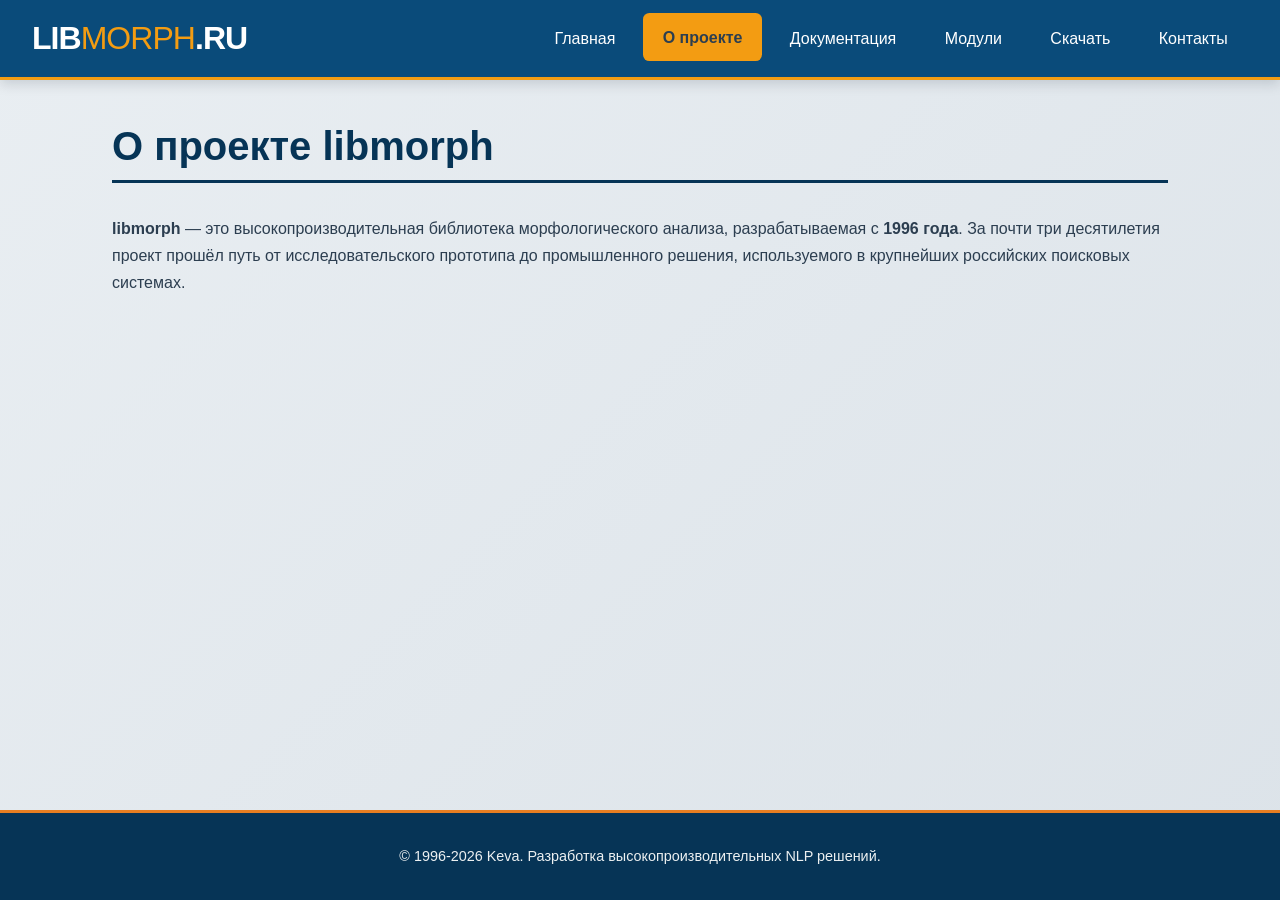
==== about.html @ e83b76b3 "page added" ====
<!DOCTYPE html>
<html lang="ru">
<head>
    <meta name="description" content="libmorph — высокопроизводительная библиотека морфологического анализа.
      libmorphrus, libmorpheng, libmorphukr - поддержка русского, английского и украинского языков. C++, Open Source, MIT License.">
    <meta name="keywords" content="морфология, русский язык, C++, SDK, лемматизация, NLP, анализ текста, libmorphrus">
    <meta property="og:title" content="libmorph — морфологический анализатор на C++">
    <meta property="og:image" content="https://libmorph.ru">

    <meta charset="UTF-8">
    <meta name="viewport" content="width=device-width, initial-scale=1.0">
    <title>libmorph :: О проекте</title>
    <link rel="stylesheet" href="css/style.css">
    <style>
        /* Дополнительные стили для страницы "О проекте" */
        .history-timeline {
            margin: 2rem 0;
            position: relative;
        }

        .history-timeline::before {
            content: '';
            position: absolute;
            left: 0;
            top: 0;
            bottom: 0;
            width: 4px;
            background: linear-gradient(to bottom, var(--primary), var(--accent));
            border-radius: 2px;
        }

        .history-item {
            padding-left: 2rem;
            margin-bottom: 2rem;
            position: relative;
        }

        .history-item::before {
            content: '';
            position: absolute;
            left: -6px;
            top: 0;
            width: 16px;
            height: 16px;
            border-radius: 50%;
            background: var(--accent);
            border: 3px solid var(--primary);
        }

        .history-year {
            font-size: 1.5rem;
            font-weight: 700;
            color: var(--primary);
            margin-bottom: 0.5rem;
        }

        .history-title {
            font-size: 1.2rem;
            font-weight: 600;
            margin-bottom: 0.5rem;
            color: var(--text-dark);
        }

        .history-desc {
            color: var(--text-dark);
            line-height: 1.6;
        }

        .about-section {
            margin: 2rem 0;
        }

        .about-section h2 {
            color: var(--primary-dark);
            border-bottom: 2px solid var(--accent);
            padding-bottom: 0.5rem;
            margin-bottom: 1.5rem;
        }

        .about-section p {
            margin-bottom: 1rem;
            line-height: 1.7;
        }

        .stats-grid {
            display: grid;
            grid-template-columns: repeat(auto-fit, minmax(200px, 1fr));
            gap: 1.5rem;
            margin: 2rem 0;
        }

        .stat-item {
            background: var(--bg-light);
            border: 1px solid var(--border-color);
            border-radius: 8px;
            padding: 1.5rem;
            text-align: center;
        }

        .stat-number {
            font-size: 2.5rem;
            font-weight: 700;
            color: var(--accent);
            margin-bottom: 0.5rem;
        }

        .stat-label {
            font-size: 1rem;
            color: var(--text-dark);
            text-transform: uppercase;
            letter-spacing: 1px;
        }

        .tech-stack {
            display: flex;
            flex-wrap: wrap;
            gap: 0.5rem;
            margin: 1rem 0;
        }

        .tech-tag {
            background: var(--primary);
            color: white;
            padding: 0.3rem 1rem;
            border-radius: 20px;
            font-size: 0.9rem;
            font-weight: 500;
        }
    </style>
</head>
<body>
    <div class="page-wrapper">
        <header class="site-header">
            <div class="header-container">
                <div class="logo">
                  <a href="index.html">LIB<span>MORPH</span>.RU</a>
                </div>
                <nav class="main-nav">
                    <ul>
                        <li><a href="index.html">Главная</a></li>
                        <li><span class="current">О проекте</span></li>
                        <li><a href="help.html">Документация</a></li>
                        <li><a href="modules.html">Модули</a></li>
                        <li><a href="download.html">Скачать</a></li>
                        <li><a href="contacts.html">Контакты</a></li>
                    </ul>
                </nav>
            </div>
        </header>

        <main class="content-wrapper">
            <h1>О проекте libmorph</h1>
            
            <!-- Краткое описание -->
            <div class="about-section">
                <p>
                    <strong>libmorph</strong> — это высокопроизводительная библиотека морфологического анализа, 
                    разрабатываемая с <strong>1996 года</strong>. За почти три десятилетия проект прошёл путь 
                    от исследовательского прототипа до промышленного решения, используемого в крупнейших 
                    российских поисковых системах.
                </p>
            </div>

            <!-- Статистика -->
            <!-- div class="stats-grid">
                <div class="stat-item">
                    <div class="stat-number">1996</div>
                    <div class="stat-label">год основания</div>
                </div>
                <div class="stat-item">
                    <div class="stat-number">3</div>
                    <div class="stat-label">языка</div>
                </div>
                <div class="stat-item">
                    <div class="stat-number">5.5M</div>
                    <div class="stat-label">словоформ</div>
                </div>
                <div class="stat-item">
                    <div class="stat-number">1.3M</div>
                    <div class="stat-label">слов/сек</div>
                </div>
            </div -->

            <!-- История разработки -->
            <!-- div class="about-section">
                <h2>История разработки</h2>
                
                <div class="history-timeline">
                    <div class="history-item">
                        <div class="history-year">1996</div>
                        <div class="history-title">Зарождение идеи</div>
                        <div class="history-desc">
                            Андрей Коваленко (Keva) начинает работу над морфологическим анализатором 
                            для использования в орфографическом корректоре «Пропись». Первая версия 
                            написана на C и работает только с русским языком.
                        </div>
                    </div>

                    <div class="history-item">
                        <div class="history-year">1999</div>
                        <div class="history-title">Интеграция с Rambler</div>
                        <div class="history-desc">
                            Библиотека начинает использоваться в поисковой системе Rambler для 
                            морфологического анализа поисковых запросов и индексирования документов.
                        </div>
                    </div>

                    <div class="history-item">
                        <div class="history-year">2003</div>
                        <div class="history-title">Переход на C++</div>
                        <div class="history-desc">
                            Полная переработка кода на C++, разработка COM-подобного API. 
                            Добавлена поддержка английского языка.
                        </div>
                    </div>

                    <div class="history-item">
                        <div class="history-year">2005</div>
                        <div class="history-title">Расширение словарей</div>
                        <div class="history-desc">
                            Объём словаря русского языка достигает 2.5 млн словоформ. 
                            Добавлена поддержка украинского языка.
                        </div>
                    </div>

                    <div class="history-item">
                        <div class="history-year">2009</div>
                        <div class="history-title">Интеграция с &lt;META&gt;</div>
                        <div class="history-desc">
                            libmorph начинает использоваться в поисковой системе &lt;META&gt; 
                            (позже вошедшей в состав Rambler).
                        </div>
                    </div>

                    <div class="history-item">
                        <div class="history-year">2015</div>
                        <div class="history-title">Open Source</div>
                        <div class="history-desc">
                            Проект публикуется под лицензией MIT. Начинается работа над обёртками 
                            для Python, PHP, Go и других языков.
                        </div>
                    </div>

                    <div class="history-item">
                        <div class="history-year">2020</div>
                        <div class="history-title">Вероятностные модули</div>
                        <div class="history-desc">
                            Начало разработки вероятностных модулей (libfuzzy) для обработки 
                            неизвестных слов и исправления опечаток.
                        </div>
                    </div>

                    <div class="history-item">
                        <div class="history-year">2026</div>
                        <div class="history-title">30 лет разработки</div>
                        <div class="history-desc">
                            Проект продолжает активно развиваться. Скорость анализа достигает 
                            1.3 млн слов в секунду на одном ядре. Готовится релиз гибридного 
                            анализатора, объединяющего словарный и вероятностный подходы.
                        </div>
                    </div>
                </div>
            </div -->

            <!-- Технологии -->
            <!-- div class="about-section">
                <h2>Технологии</h2>
                <p>
                    libmorph построена на следующих ключевых технологиях и подходах:
                </p>
                <div class="tech-stack">
                    <span class="tech-tag">C++17</span>
                    <span class="tech-tag">COM-подобный API</span>
                    <span class="tech-tag">Радиксные деревья</span>
                    <span class="tech-tag">FastText</span>
                    <span class="tech-tag">word2vec</span>
                    <span class="tech-tag">UTF-16</span>
                    <span class="tech-tag">CP1251</span>
                    <span class="tech-tag">KOI8-R</span>
                    <span class="tech-tag">Levenshtein distance</span>
                </div>
            </div -->

            <!-- Философия проекта -->
            <!-- div class="about-section">
                <h2>Философия</h2>
                <p>
                    Главный принцип разработки — <strong>скорость без компромиссов</strong>. 
                    Все алгоритмы оптимизированы для максимальной производительности, 
                    при этом мы сохраняем чистоту и поддерживаемость кода. 
                    Библиотека спроектирована так, чтобы её можно было легко встраивать 
                    в существующие проекты на C, C++ и других языках через обёртки.
                </p>
                <p>
                    Мы верим в открытый исходный код и свободное распространение знаний. 
                    libmorph распространяется под лицензией MIT и может использоваться 
                    в любых целях — от исследовательских до коммерческих.
                </p>
            </div -->

            <!-- Благодарности -->
            <!-- div class="about-section">
                <h2>Благодарности</h2>
                <p>
                    Проект был бы невозможен без поддержки и участия многих людей и организаций:
                </p>
                <ul>
                    <li>Команда разработчиков поисковых систем Rambler и &lt;META&gt; за многолетнее сотрудничество и нагрузочное тестирование</li>
                    <li>Участники open-source сообщества за патчи, идеи и обёртки для других языков</li>
                    <li>Все пользователи, которые сообщают об ошибках и предлагают улучшения</li>
                </ul>
            </div -->
        </main>

        <footer class="site-footer">
            <div class="footer-copyright">
                © 1996-2026 Keva. Разработка высокопроизводительных NLP решений.
            </div>
        </footer>
    </div>
</body>
</html>
---- css/style.css ----
/* ===== RESET & BASE ===== */
* {
    margin: 0;
    padding: 0;
    box-sizing: border-box;
}

:root {
    --primary: #0a4b7a;
    --primary-dark: #063456;
    --primary-light: #2a6d9e;
    --secondary: #e67e22;
    --accent: #f39c12;
    --text-dark: #2c3e50;
    --text-light: #ecf0f1;
    --code-bg: #1e2a3a;
    --code-text: #e1e9f0;
    --border-color: #b0c4d9;
    --bg-light: #f8fafc;
    --bg-white: #ffffff;
    --shadow: 0 0.25rem 0.75rem rgba(0, 20, 40, 0.15);
    --font-mono: 'Consolas', 'Monaco', 'Courier New', monospace;
    --font-sans: -apple-system, BlinkMacSystemFont, 'Segoe UI', 'Roboto', 'Helvetica', 'Arial', sans-serif;
}

body {
    font-family: var(--font-sans);
    color: var(--text-dark);
    background: linear-gradient(135deg, #e9eef2 0%, #dce3e9 100%);
    line-height: 1.6;
    min-height: 100vh;
    display: flex;
    flex-direction: column;
    font-size: 100%;  /* 16px �� ���������, �� �������������� */
}

/* ===== LAYOUT ===== */
.page-wrapper {
    display: flex;
    flex-direction: column;
    min-height: 100vh;
}

.content-wrapper {
    flex: 1;
    max-width: 70rem;        /* ���� 120rem, ��������� */
    margin: 2rem auto;
    padding: 0 2rem;
    width: 100%;
    box-sizing: border-box;
}

/* ��� ������� ����� �������� ������ ��������� ������ �� �������� */
.toc,
.doc-content,
.modules-grid,
.contact-grid,
.benchmark-banner {
    max-width: 100%;          /* �������� ��� ������ �������� */
    margin-left: 0;
    margin-right: 0;
}

/* ===== HEADER & NAVIGATION ===== */
.site-header {
    background: var(--primary);
    color: white;
    box-shadow: var(--shadow);
    position: sticky;
    top: 0;
    z-index: 1000;
    border-bottom: 0.2rem solid var(--accent);
}

.header-container {
    max-width: 100rem;
    margin: 0 auto;
    padding: 0.8rem 2rem;
    display: flex;
    align-items: center;
    justify-content: space-between;
    flex-wrap: wrap;
}

.logo a {
    font-size: 2rem;
    font-weight: 700;
    letter-spacing: -0.03em;
    color: white;
    text-decoration: none;
}

.logo span {
    color: var(--accent);
    font-weight: 300;
}

.tagline {
    font-size: 0.9rem;
    opacity: 0.9;
    margin-top: 0.2rem;
    font-family: var(--font-mono);
    color: var(--text-light);
}

.main-nav ul {
    display: flex;
    list-style: none;
    gap: 0.5rem;
    flex-wrap: wrap;
    margin: 0;
    padding: 0;
}

.main-nav li {
    list-style-type: none;
    margin: 0;
    padding: 0;
}

.main-nav a {
    display: block;
    padding: 0.7rem 1.2rem;
    color: white;
    text-decoration: none;
    font-weight: 500;
    border-radius: 0.4rem;
    transition: all 0.2s;
    border: 0.06rem solid transparent;
}

.main-nav a:hover {
    background: rgba(255, 255, 255, 0.15);
    border-color: rgba(255, 255, 255, 0.3);
}

.main-nav .current {
    background: var(--accent);
    color: var(--text-dark);
    font-weight: 600;
    border-color: var(--accent);
    padding: 0.7rem 1.2rem;
    border-radius: 0.4rem;
    display: inline-block;
    cursor: default;
}

/* ===== FOOTER ===== */
.site-footer {
    background: var(--primary-dark);
    color: var(--text-light);
    padding: 0.5rem;
    border-top: 0.2rem solid var(--secondary);
}

.footer-copyright {
    text-align: center;
    padding: 1.5rem;
    font-size: 0.9rem;
}

/* ===== TYPOGRAPHY ===== */
h1, h2, h3, h4, h5, h6 {
    font-weight: 600;
    line-height: 1.3;
    margin: 1.5rem 0 1rem;
    color: var(--primary-dark);
}

h1 {
    font-size: 2.5rem;
    border-bottom: 0.2rem solid var(--primary-dark);
    padding-bottom: 0.5rem;
    margin-top: 0.5rem;
}

h2 {
    font-size: 1.5em;
    padding-bottom: 0.2em;
}

h3 { font-size: 1.3rem; }
h4 { font-size: 1.1rem; }
h5 { font-size: 1rem; }
h6 { font-size: 1rem; color: var(--primary); }

p {
    margin-top: 1rem;
    line-height: 1.7;
}

/* ===== TABLE OF CONTENTS STYLE ===== */
.toc {
    background: var(--bg-light);
    border: 0.06rem solid var(--border-color);
    border-radius: 0.5rem;
    padding: 1.5rem 2rem;
    margin: 1rem 0;            /* ������ auto, ������ ������������� �� �������� */
    width: 100%;
    box-shadow: 0 0.1rem 0.5rem rgba(0,0,0,0.05);
    counter-reset: toc-h2;
    box-sizing: border-box;
}

.toc h2 {
    margin: 0;
    counter-reset: toc-h3;
}

.toc h2::before {
    content: counter(toc-h2) ". ";
    counter-increment: toc-h2;
    color: var(--primary);
    font-weight: 600;
    margin-right: 0.5rem;
}

.toc h3 {
    margin: 0 0 0 2rem;
    border: none;
    font-weight: 500;
    counter-reset: toc-h4;
}

.toc h3::before {
    content: counter(toc-h2) "." counter(toc-h3) ". ";
    counter-increment: toc-h3;
    color: var(--primary);
    font-weight: 500;
    margin-right: 0.5rem;
}

.toc h4 {
    margin: 0.3rem 0 0 4rem;
    border: none;
    font-weight: 400;
    font-size: 0.95rem;
}

.toc h4::before {
    content: counter(toc-h2) "." counter(toc-h3) "." counter(toc-h4) ". ";
    counter-increment: toc-h4;
    color: var(--primary);
    opacity: 0.7;
    margin-right: 0.5rem;
}

.toc a {
    color: var(--primary);
    text-decoration: none;
}

.toc a:hover {
    color: var(--accent);
    text-decoration: underline;
}

/* ===== DOCUMENTATION CONTENT STYLING ===== */
.doc-content {
    counter-reset: doc-h2;
    margin: 2rem 0;
    width: 100%;
    box-sizing: border-box;
}

/* ��������� � �������� - �� ��� ������ �������� */
.doc-content h2,
.doc-content h3,
.doc-content h4,
.doc-content h5 {
    position: relative;
    width: 100%;
    padding-left: 5rem;
    padding-right: 2rem;
    box-sizing: border-box;
}

.doc-content h2 {
    counter-reset: doc-h3;
    color: var(--primary-dark);
}

.doc-content h2::before {
    content: counter(doc-h2) ". ";
    counter-increment: doc-h2;
    position: absolute;
    left: 0;
    width: 4rem;               /* ������������� ������ ��� ������ */
    text-align: right;
    padding-right: 0.5rem;
    color: var(--primary-dark);
    font-weight: 700;
}

.doc-content h3 {
    counter-reset: doc-h4;
    color: var(--primary-dark);
}

.doc-content h3::before {
    content: counter(doc-h2) "." counter(doc-h3) ". ";
    counter-increment: doc-h3;
    position: absolute;
    left: 0;
    width: 4rem;
    text-align: right;
    padding-right: 0.5rem;
    color: var(--primary-dark);
    font-weight: 600;
}

.doc-content h4 {
    color: var(--text-dark);
}

.doc-content h4::before {
    content: counter(doc-h2) "." counter(doc-h3) "." counter(doc-h4) ". ";
    counter-increment: doc-h4;
    position: absolute;
    left: 0;
    width: 4rem;
    text-align: right;
    padding-right: 0.5rem;
    color: var(--text-dark);
    font-weight: 500;
}

/* ��������� ��� ������ - �������������� � ������������ �� ������ */
.doc-content-text {
    max-width: 100rem;
    margin-left: auto;
    margin-right: auto;
    padding-left: 4rem;        /* ����� �� ������, ��� � ���������� */
    padding-right: 2rem;
    box-sizing: border-box;
}

/* ��� ��������� �������� ������ ����� ���������� */
/* ��������� � ������ - ���� �� ��� ������ */
.doc-content p,
.doc-content .api-interface,
.doc-content table,
.doc-content .note {
    width: 100%;
    margin-left: 5rem;
    margin-right: 2rem;
    margin-top: .5em;
    box-sizing: border-box;
}

.doc-content ul,
.doc-content ol {
    width: 100%;
    margin-top: 0em;
    margin-left: 6em;
    box-sizing: border-box;
}

/* ������ */
.doc-content-text ul,
.doc-content-text ol {
    list-style-position: outside;
    padding-left: 2rem;
}

.doc-content-text li {
    margin-bottom: 0.3rem;
}

/* ��������� ������ */
.doc-content-text ul,
.doc-content-text ol {
    margin-left: 1.5rem;
    font-size: 0.9em;
}

/* ��������� */
@media (max-width: 48rem) {
    .doc-content h2,
    .doc-content h3,
    .doc-content h4,
    .doc-content h5,
    .doc-content-text {
        padding-left: 3rem;
        padding-right: 1rem;
    }
    
    .doc-content h2::before,
    .doc-content h3::before,
    .doc-content h4::before {
        width: 3rem;
    }
    
    .doc-content-text p,
    .doc-content-text ul,
    .doc-content-text ol {
        max-width: 100%;
    }
}

@media (max-width: 36rem) {
    .doc-content h2,
    .doc-content h3,
    .doc-content h4,
    .doc-content h5,
    .doc-content-text {
        padding-left: 2.5rem;
        padding-right: 0.5rem;
    }
    
    .doc-content h2::before,
    .doc-content h3::before,
    .doc-content h4::before {
        width: 2.5rem;
    }
}

/* ===== CARDS / MODULES ===== */
.modules-grid {
    display: grid;
    grid-template-columns: repeat(auto-fill, minmax(min(100%, 20rem), 1fr));
    gap: 1.5rem;
    margin: 2rem 0;
}

.card {
    background: var(--bg-white);
    border: 0.06rem solid var(--border-color);
    border-radius: 0.6rem;
    padding: 1.5rem;
    box-shadow: 0 0.25rem 0.6rem rgba(0,0,0,0.05);
    transition: transform 0.2s, box-shadow 0.2s;
    width: 100%;
}

.card:hover {
    transform: translateY(-0.25rem);
    box-shadow: var(--shadow);
}

.card h3 {
    margin-top: 0;
    color: var(--primary);
    border-bottom: 0.06rem solid var(--border-color);
    padding-bottom: 0.5rem;
}

.lang-badge {
    display: inline-block;
    background: var(--secondary);
    color: white;
    padding: 0.2rem 0.8rem;
    border-radius: 1.25rem;
    font-size: 0.8rem;
    font-weight: 600;
    margin: 0.5rem 0;
}

/* ===== DOWNLOAD TABLE ===== */
.download-table {
    width: 100%;
    border-collapse: collapse;
    margin: 1.5rem 0;
    background: var(--bg-white);
    border-radius: 0.5rem;
    overflow: hidden;
    box-shadow: 0 0.1rem 0.5rem rgba(0,0,0,0.1);
}

.download-table th {
    background: var(--primary);
    color: white;
    font-weight: 600;
    padding: 1rem;
    text-align: left;
}

.download-table td {
    padding: 1rem;
    border-bottom: 0.06rem solid var(--border-color);
}

.download-table tr:last-child td {
    border-bottom: none;
}

.download-table tr:hover {
    background: var(--bg-light);
}

.download-link {
    background: var(--accent);
    color: white;
    padding: 0.4rem 1rem;
    border-radius: 0.25rem;
    text-decoration: none;
    font-weight: 500;
    font-size: 0.9rem;
    display: inline-block;
    white-space: nowrap;
}

.download-link:hover {
    background: var(--secondary);
}

/* ===== BENCHMARK BANNER ===== */
.benchmark-banner {
    background: linear-gradient(135deg, var(--primary-dark), var(--primary));
    color: white;
    padding: 1.5rem;
    border-radius: 0.6rem;
    margin: 2rem 0;
    text-align: center;
    font-size: 1.3rem;
    border-left: 0.4rem solid var(--accent);
}

.benchmark-banner strong {
    color: var(--accent);
    font-size: 2rem;
    display: block;
}

/* ===== API INTERFACE BLOCK ===== */
.api-interface {
    background: #1e2a3a;
    color: #e1e9f0;
    padding: 0.5rem;
    border-radius: 0.5rem;
    overflow-x: auto;
    font-family: var(--font-mono);
    font-size: 0.9rem;
    border: 0.06rem solid #2a3b4e;
    max-width: 100%;
}

.api-interface .macro {
    color: #ff8c66;
}
.api-interface .method {
    color: #b8d7a0;
}
.api-interface .type {
    color: #e6b89c;
}

/* ===== CONTACT GRID ===== */
.contact-grid {
    display: grid;
    grid-template-columns: repeat(auto-fit, minmax(min(100%, 20rem), 1fr));
    gap: 2rem;
    margin: 2rem 0;
}

.contact-info {
    background: var(--bg-light);
    padding: 1.5rem;
    border-radius: 0.5rem;
    border: 0.06rem solid var(--border-color);
}

.contact-info a {
    color: var(--primary);
    font-weight: 500;
}

/* ===== UTILITIES ===== */
.highlight {
    background: #fcf2db;
    padding: 0.2rem 0.4rem;
    border-radius: 0.25rem;
    font-weight: 500;
}

.note {
    background: #e1f0fa;
    border-left: 0.25rem solid var(--primary);
    padding: 1rem;
    margin: 1rem 0;
    border-radius: 0 0.4rem 0.4rem 0;
    max-width: 100%;
}

.warning {
    background: #fee9d6;
    border-left-color: var(--accent);
}

/* ===== CODE HIGHLIGHTING ===== */
.hilite {
    /* ������� ����� ��� ���� � pre, code */
}

/* ��������� ���������� */
.kw { color: #0077ff; }
.type { color: #b8d7a0; }
.st { color: #f7e4b9; }
.comment { color: #8b9bb2; font-style: italic; }
.fn { color: #00aacc; }
.number { color: #d8b3e6; }
.preproc { color: #cd5c5c; }
.operator { color: #ffa07a; }

/* ��� inline ���� */
code .kd,
code .type,
code .st,
code .comment,
code .fn,
code .number {
    /* ��������� ����� �� ������� ���� */
}

/* ��� ������ ���� */
pre .kw,
pre .type,
pre .st,
pre .comment,
pre .fn,
pre .number {
    /* ����� ��� ������ */
}

/* ===== RESPONSIVE ===== */
@media (max-width: 75rem) {  /* 1200px */
    .content-wrapper {
        padding: 0 1.5rem;
    }
    
    .doc-content p,
    .doc-content ul,
    .doc-content ol,
    .doc-content pre,
    .doc-content .api-interface,
    .doc-content table {
        max-width: 65ch;
    }
}

@media (max-width: 62rem) {  /* 992px */
    h1 { font-size: 2.2rem; }
    h2 { font-size: 1.6rem; }
    h3 { font-size: 1.3rem; }
    
    .doc-content p,
    .doc-content ul,
    .doc-content ol {
        margin-left: 2.5em;
    }
}

@media (max-width: 48rem) {  /* 768px */
    .header-container {
        flex-direction: column;
        align-items: flex-start;
        padding: 0.8rem 1rem;
    }
    
    .main-nav ul {
        margin-top: 1rem;
        width: 100%;
        justify-content: flex-start;
        gap: 0.3rem;
    }
    
    .main-nav a,
    .main-nav .current {
        padding: 0.5rem 0.8rem;
        font-size: 0.9rem;
    }
    
    .content-wrapper {
        padding: 0 1rem;
        margin: 1rem auto;
    }
    
    h1 { font-size: 2rem; }
    h2 { font-size: 1.5rem; }
    
    .doc-content h2 { padding-left: 1.8rem; }
    .doc-content h3 { padding-left: 2.5rem; }
    .doc-content h4 { padding-left: 3.2rem; }
    .doc-content h5 { padding-left: 4rem; }
    
    .doc-content p,
    .doc-content ul,
    .doc-content ol,
    .doc-content pre,
    .doc-content .api-interface,
    .doc-content table {
        margin-left: 1.5em;
        max-width: 90%;
    }
    
    .modules-grid {
        grid-template-columns: 1fr;
    }
    
    .contact-grid {
        grid-template-columns: 1fr;
        gap: 1rem;
    }
    
    .toc h3 { margin-left: 1rem; }
    .toc h4 { margin-left: 2rem; }
    
    .benchmark-banner {
        font-size: 1.1rem;
    }
    
    .benchmark-banner strong {
        font-size: 1.6rem;
    }
}

@media (max-width: 36rem) {  /* 576px */
    .doc-content p,
    .doc-content ul,
    .doc-content ol,
    .doc-content pre,
    .doc-content .api-interface,
    .doc-content table {
        margin-left: 1em;
        max-width: 95%;
    }
    
    .doc-content ul ul,
    .doc-content ol ol {
        margin-left: 0.8em;
    }
    
    .download-table {
        display: block;
        overflow-x: auto;
        white-space: nowrap;
    }
    
    .download-table td,
    .download-table th {
        padding: 0.5rem;
    }
    
    .download-link {
        padding: 0.3rem 0.6rem;
        font-size: 0.8rem;
    }
    
    h1 {
        font-size: 1.8rem;
        word-break: break-word;
    }
    
    .card {
        padding: 1rem;
    }
}

@media (max-width: 26rem) {  /* 416px - ����� ��������� ���������� */
    .doc-content p,
    .doc-content ul,
    .doc-content ol {
        margin-left: 0.5em;
        max-width: 98%;
        text-align: left;  /* ��������� justify �� ����� ����� ������� */
    }
    
    .doc-content h2 { padding-left: 1.2rem; }
    .doc-content h3 { padding-left: 1.8rem; }
    .doc-content h4 { padding-left: 2.4rem; }
    .doc-content h5 { padding-left: 3rem; }
    
    .main-nav ul {
        flex-wrap: wrap;
        justify-content: center;
    }
    
    .logo a {
        font-size: 1.6rem;
    }
}

/* �������� � CSS */
.feature-block {
    background: linear-gradient(135deg, var(--bg-white), var(--bg-light));
    border: 2px solid var(--accent);
    border-radius: 1rem;
    padding: 2rem;
    margin: 2rem 0;
    box-shadow: var(--shadow);
    position: relative;
    overflow: hidden;
}

.feature-block::before {
    content: "?";
    position: absolute;
    top: -0.5rem;
    right: 1rem;
    font-size: 8rem;
    color: var(--accent);
    opacity: 0.1;
    transform: rotate(15deg);
    pointer-events: none;
}

.feature-block p {
    font-size: 1.2rem;
    border-left: 4px solid var(--accent);
    padding-left: 1.5rem;
    margin-top: 0;
    margin-bottom: 1.5rem;
    font-weight: 500;
}

.feature-block ul {
    list-style: none;
    padding: 0;
    margin: 0;
    display: grid;
    grid-template-columns: repeat(auto-fit, minmax(300px, 1fr));
    gap: 1rem;
}

.feature-block li {
    background: var(--bg-white);
    padding: 1rem 1rem 1rem 2.5rem;
    border-radius: 0.5rem;
    border: 1px solid var(--border-color);
    position: relative;
    transition: all 0.2s;
}

.feature-block li:hover {
    transform: translateY(-2px);
    box-shadow: var(--shadow);
    border-color: var(--accent);
}

.feature-block li::before {
    content: "?";
    position: absolute;
    left: 0.5rem;
    color: var(--accent);
    font-weight: bold;
}

/* Добавьте в CSS */
.feature-compact {
    background: linear-gradient(to right, var(--bg-light), white);
    border: 1px solid var(--border-color);
    border-left: 4px solid var(--accent);
    border-radius: 0.5rem;
    padding: 1rem 1.5rem;
    margin: 1.5rem 0;
    box-shadow: 0 2px 6px rgba(0,0,0,0.03);
}

.feature-compact p {
    font-size: 1.1rem;
    color: var(--primary-dark);
    margin: 0 0 0.75rem 0;
    font-weight: 600;
}

.feature-compact ul {
    display: grid;
    grid-template-columns: repeat(2, 1fr);
    gap: 0.5rem 1.5rem;
    margin: 0;
    padding: 0;
    list-style: none;
}

.feature-compact li {
    font-size: 0.95rem;
    color: var(--text-dark);
    padding-left: 1.2rem;
    position: relative;
}

.feature-compact li::before {
    content: "•";
    position: absolute;
    left: 0.2rem;
    color: var(--accent);
    font-weight: bold;
    font-size: 1.2rem;
}

@media (max-width: 48rem) {
    .feature-compact ul {
        grid-template-columns: 1fr;
    }
}

/* Плашки языков */
.lang-cards {
    display: grid;
    grid-template-columns: repeat(3, 1fr);
    gap: 1.5rem;
    margin: 2rem 0;
}

@media (max-width: 48rem) {  /* 768px */
    .lang-cards {
        grid-template-columns: 1fr;  /* одна колонка на мобильных */
        gap: 1rem;
    }
}

@media (max-width: 36rem) {  /* 576px - очень маленькие */
    .lang-cards {
        gap: 0.8rem;
    }
    
    .lang-card {
        padding: 1rem;  /* уменьшаем отступы на совсем узких */
    }
}

.lang-card {
    border-radius: 10px;
    padding: .5rem;
    text-align: center;
    box-shadow: var(--shadow);
    transition: all 0.2s;
}

.lang-card.active {
    background: linear-gradient(135deg, var(--primary), var(--primary-dark));
    border-left: 4px solid var(--accent);
}

.lang-card.inactive {
    background: #e0e5ec;
    border-left: 4px solid #aaa;
    opacity: 0.7;
    filter: grayscale(50%);
}

.lang-card .emoji {
    font-size: 1.6em;
    margin-bottom: 0.5rem;
}

.lang-card.active .emoji {
    opacity: 1;
}

.lang-card.inactive .emoji {
    opacity: 0.7;
}

.lang-card .title {
    font-size: 1.2em;
    font-weight: 600;
    margin-bottom: 0.5rem;
}

.lang-card.active .title {
    color: white;
}

.lang-card.inactive .title {
    color: var(--text-dark);
}
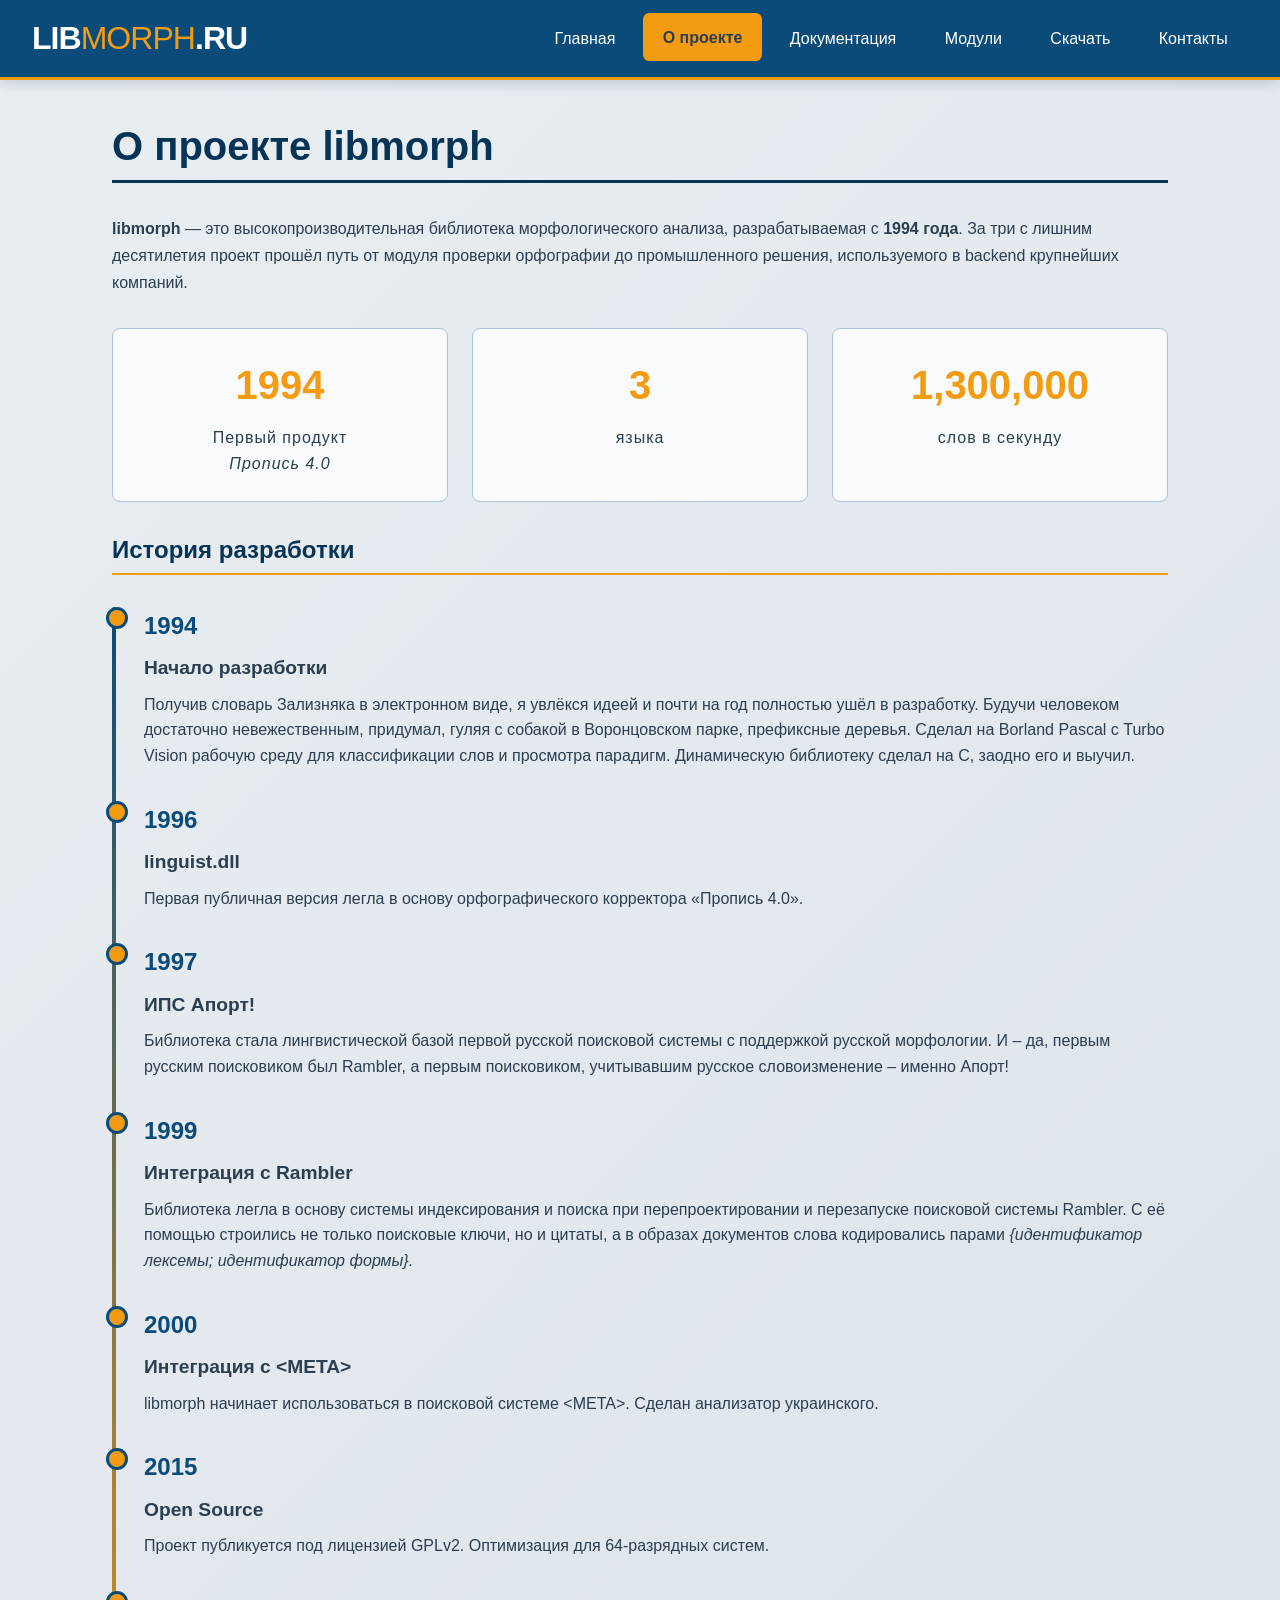
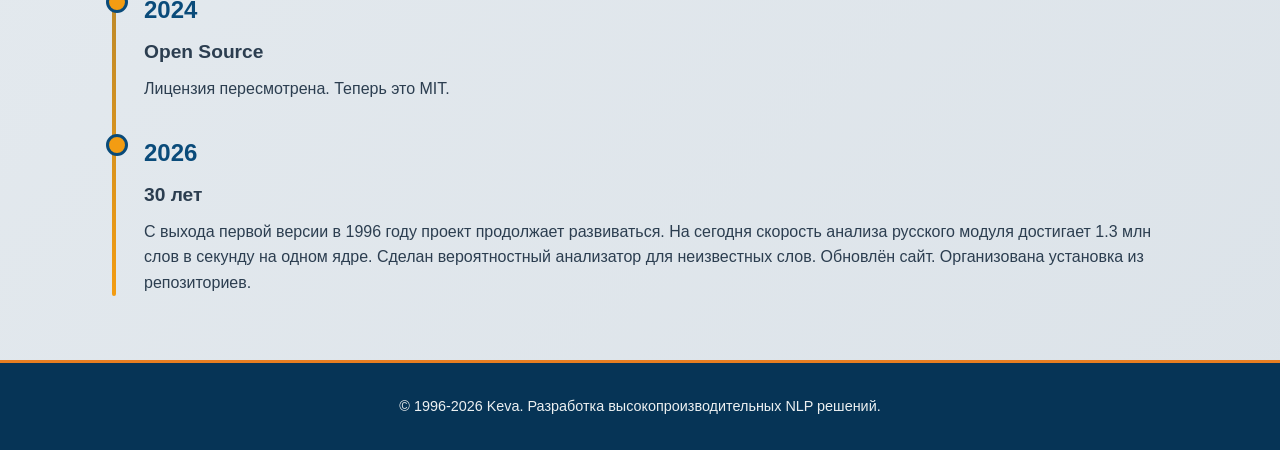
==== commit fecea918: "mode text" ====
--- a/about.html
+++ b/about.html
@@ -107,7 +107,6 @@
         .stat-label {
             font-size: 1rem;
             color: var(--text-dark);
-            text-transform: uppercase;
             letter-spacing: 1px;
         }
 
@@ -155,44 +154,60 @@
             <div class="about-section">
                 <p>
                     <strong>libmorph</strong> — это высокопроизводительная библиотека морфологического анализа, 
-                    разрабатываемая с <strong>1996 года</strong>. За почти три десятилетия проект прошёл путь 
-                    от исследовательского прототипа до промышленного решения, используемого в крупнейших 
-                    российских поисковых системах.
+                    разрабатываемая с <strong>1994 года</strong>. За три с лишним десятилетия проект прошёл путь 
+                    от модуля проверки орфографии до промышленного решения, используемого в backend крупнейших
+                    компаний.
                 </p>
             </div>
 
             <!-- Статистика -->
-            <!-- div class="stats-grid">
+            <div class="stats-grid">
                 <div class="stat-item">
-                    <div class="stat-number">1996</div>
-                    <div class="stat-label">год основания</div>
+                    <div class="stat-number">1994</div>
+                    <div class="stat-label">Первый продукт<br><span style='font-style: italic'>Пропись 4.0</span></div>
                 </div>
                 <div class="stat-item">
                     <div class="stat-number">3</div>
                     <div class="stat-label">языка</div>
                 </div>
                 <div class="stat-item">
-                    <div class="stat-number">5.5M</div>
-                    <div class="stat-label">словоформ</div>
-                </div>
-                <div class="stat-item">
-                    <div class="stat-number">1.3M</div>
-                    <div class="stat-label">слов/сек</div>
-                </div>
-            </div -->
+                    <div class="stat-number">1,300,000</div>
+                    <div class="stat-label">слов в секунду</div>
+                </div>
+            </div>
 
             <!-- История разработки -->
-            <!-- div class="about-section">
+            <div class="about-section">
                 <h2>История разработки</h2>
                 
                 <div class="history-timeline">
                     <div class="history-item">
+                        <div class="history-year">1994</div>
+                        <div class="history-title">Начало разработки</div>
+                        <div class="history-desc">
+                            Получив словарь Зализняка в электронном виде, я увлёкся идеей и почти на год полностью
+                            ушёл в разработку. Будучи человеком достаточно невежественным, придумал, гуляя с собакой
+                            в Воронцовском парке, префиксные деревья. Сделал на Borland Pascal с Turbo Vision рабочую
+                            среду для классификации слов и просмотра парадигм. Динамическую библиотеку сделал на C,
+                            заодно его и выучил.
+                        </div>
+                    </div>
+
+                    <div class="history-item">
                         <div class="history-year">1996</div>
-                        <div class="history-title">Зарождение идеи</div>
-                        <div class="history-desc">
-                            Андрей Коваленко (Keva) начинает работу над морфологическим анализатором 
-                            для использования в орфографическом корректоре «Пропись». Первая версия 
-                            написана на C и работает только с русским языком.
+                        <div class="history-title">linguist.dll</div>
+                        <div class="history-desc">
+                            Первая публичная версия легла в основу орфографического корректора «Пропись 4.0».
+                        </div>
+                    </div>
+
+                    <div class="history-item">
+                        <div class="history-year">1997</div>
+                        <div class="history-title">ИПС Апорт!</div>
+                        <div class="history-desc">
+                            Библиотека стала лингвистической базой первой русской поисковой системы с поддержкой русской
+                            морфологии. И &ndash; да, первым русским поисковиком был Rambler, а первым поисковиком,
+                            учитывавшим русское словоизменение &ndash; именно Апорт!
                         </div>
                     </div>
 
@@ -200,35 +215,17 @@
                         <div class="history-year">1999</div>
                         <div class="history-title">Интеграция с Rambler</div>
                         <div class="history-desc">
-                            Библиотека начинает использоваться в поисковой системе Rambler для 
-                            морфологического анализа поисковых запросов и индексирования документов.
-                        </div>
-                    </div>
-
-                    <div class="history-item">
-                        <div class="history-year">2003</div>
-                        <div class="history-title">Переход на C++</div>
-                        <div class="history-desc">
-                            Полная переработка кода на C++, разработка COM-подобного API. 
-                            Добавлена поддержка английского языка.
-                        </div>
-                    </div>
-
-                    <div class="history-item">
-                        <div class="history-year">2005</div>
-                        <div class="history-title">Расширение словарей</div>
-                        <div class="history-desc">
-                            Объём словаря русского языка достигает 2.5 млн словоформ. 
-                            Добавлена поддержка украинского языка.
-                        </div>
-                    </div>
-
-                    <div class="history-item">
-                        <div class="history-year">2009</div>
+                            Библиотека легла в основу системы индексирования и поиска при перепроектировании и перезапуске
+                            поисковой системы Rambler. С её помощью строились не только поисковые ключи, но и цитаты, а в
+                            образах документов слова кодировались парами <span style='font-style: italic'>{идентификатор лексемы; идентификатор формы}.
+                        </div>
+                    </div>
+
+                    <div class="history-item">
+                        <div class="history-year">2000</div>
                         <div class="history-title">Интеграция с &lt;META&gt;</div>
                         <div class="history-desc">
-                            libmorph начинает использоваться в поисковой системе &lt;META&gt; 
-                            (позже вошедшей в состав Rambler).
+                            libmorph начинает использоваться в поисковой системе &lt;META&gt;. Сделан анализатор украинского.
                         </div>
                     </div>
 
@@ -236,31 +233,30 @@
                         <div class="history-year">2015</div>
                         <div class="history-title">Open Source</div>
                         <div class="history-desc">
-                            Проект публикуется под лицензией MIT. Начинается работа над обёртками 
-                            для Python, PHP, Go и других языков.
-                        </div>
-                    </div>
-
-                    <div class="history-item">
-                        <div class="history-year">2020</div>
-                        <div class="history-title">Вероятностные модули</div>
-                        <div class="history-desc">
-                            Начало разработки вероятностных модулей (libfuzzy) для обработки 
-                            неизвестных слов и исправления опечаток.
+                            Проект публикуется под лицензией GPLv2. Оптимизация для 64-разрядных систем.
+                        </div>
+                    </div>
+
+                    <div class="history-item">
+                        <div class="history-year">2024</div>
+                        <div class="history-title">Open Source</div>
+                        <div class="history-desc">
+                            Лицензия пересмотрена. Теперь это MIT.
                         </div>
                     </div>
 
                     <div class="history-item">
                         <div class="history-year">2026</div>
-                        <div class="history-title">30 лет разработки</div>
-                        <div class="history-desc">
-                            Проект продолжает активно развиваться. Скорость анализа достигает 
-                            1.3 млн слов в секунду на одном ядре. Готовится релиз гибридного 
-                            анализатора, объединяющего словарный и вероятностный подходы.
-                        </div>
-                    </div>
-                </div>
-            </div -->
+                        <div class="history-title">30 лет</div>
+                        <div class="history-desc">
+                            С выхода первой версии в 1996 году проект продолжает развиваться. На сегодня
+                            скорость анализа русского модуля достигает 1.3 млн слов в секунду на одном ядре.
+                            Сделан вероятностный анализатор для неизвестных слов. Обновлён сайт. Организована
+                            установка из репозиториев.
+                        </div>
+                    </div>
+                </div>
+            </div>
 
             <!-- Технологии -->
             <!-- div class="about-section">
